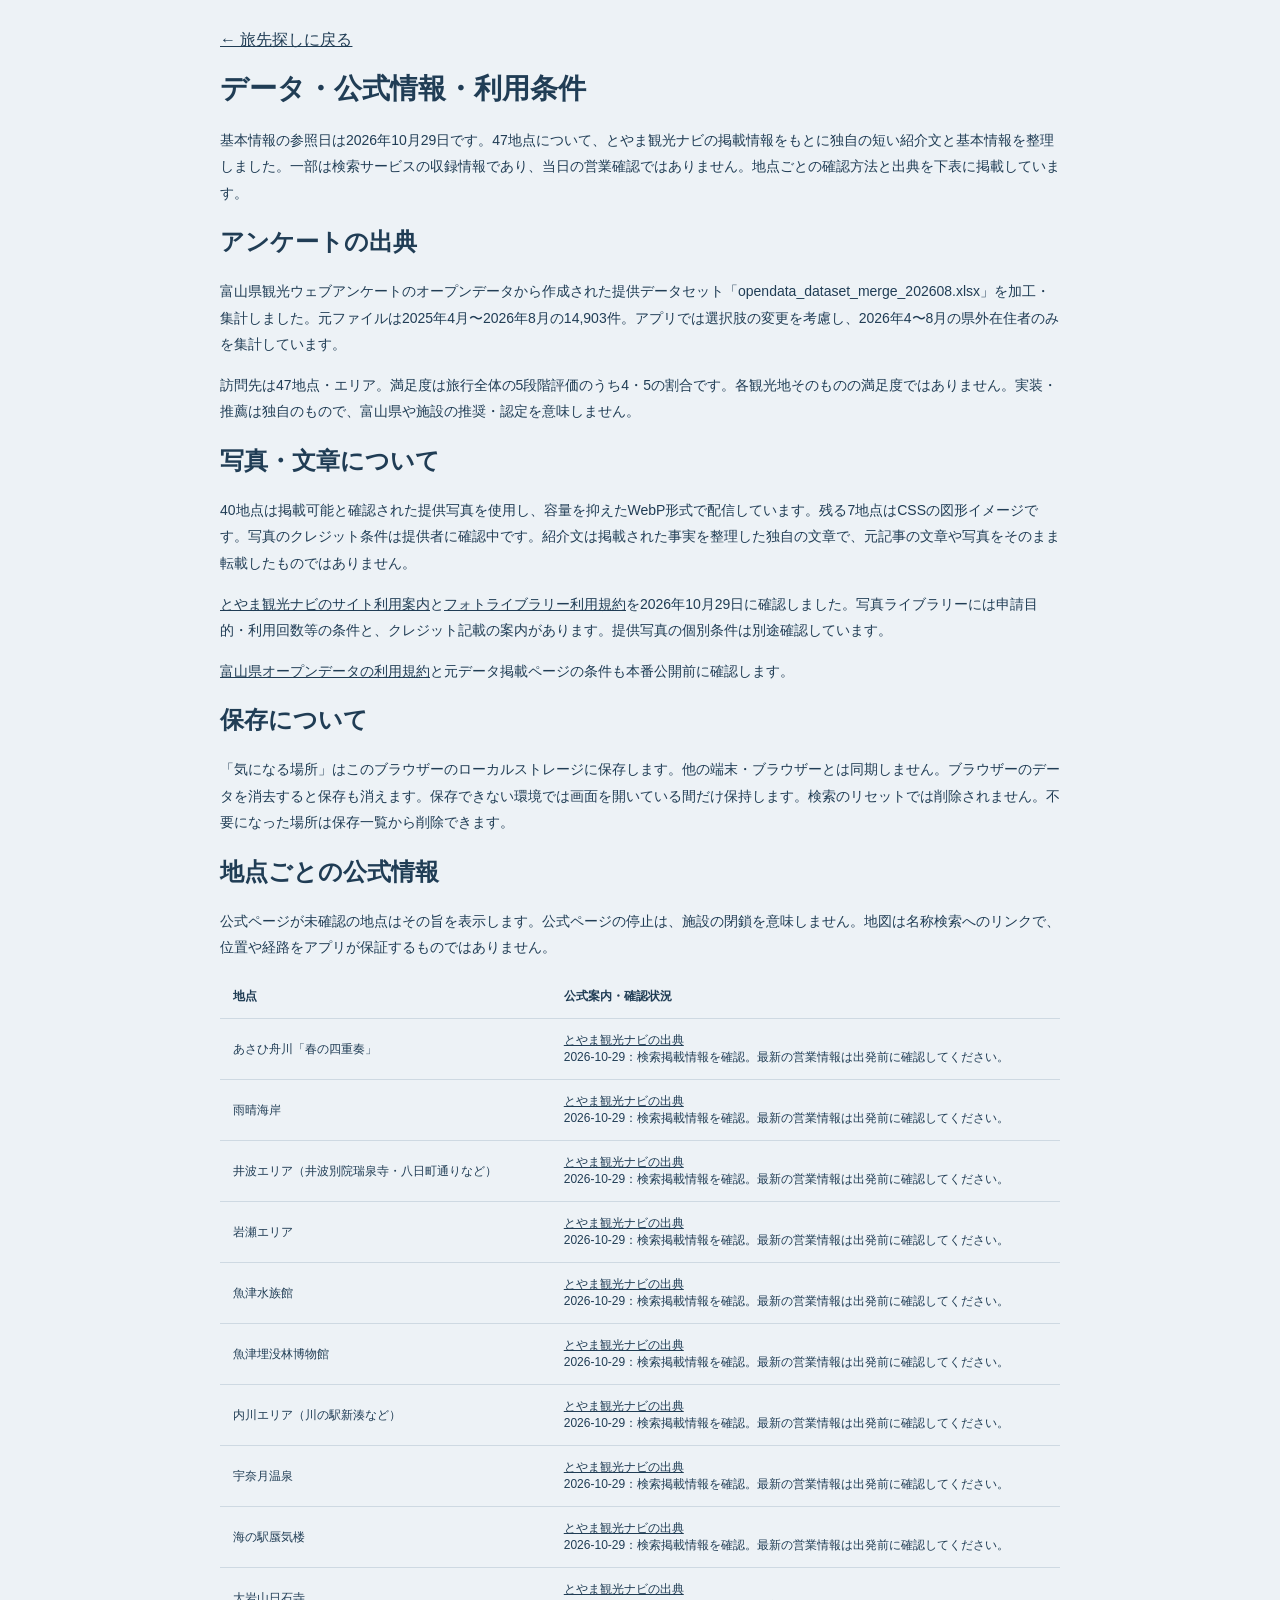
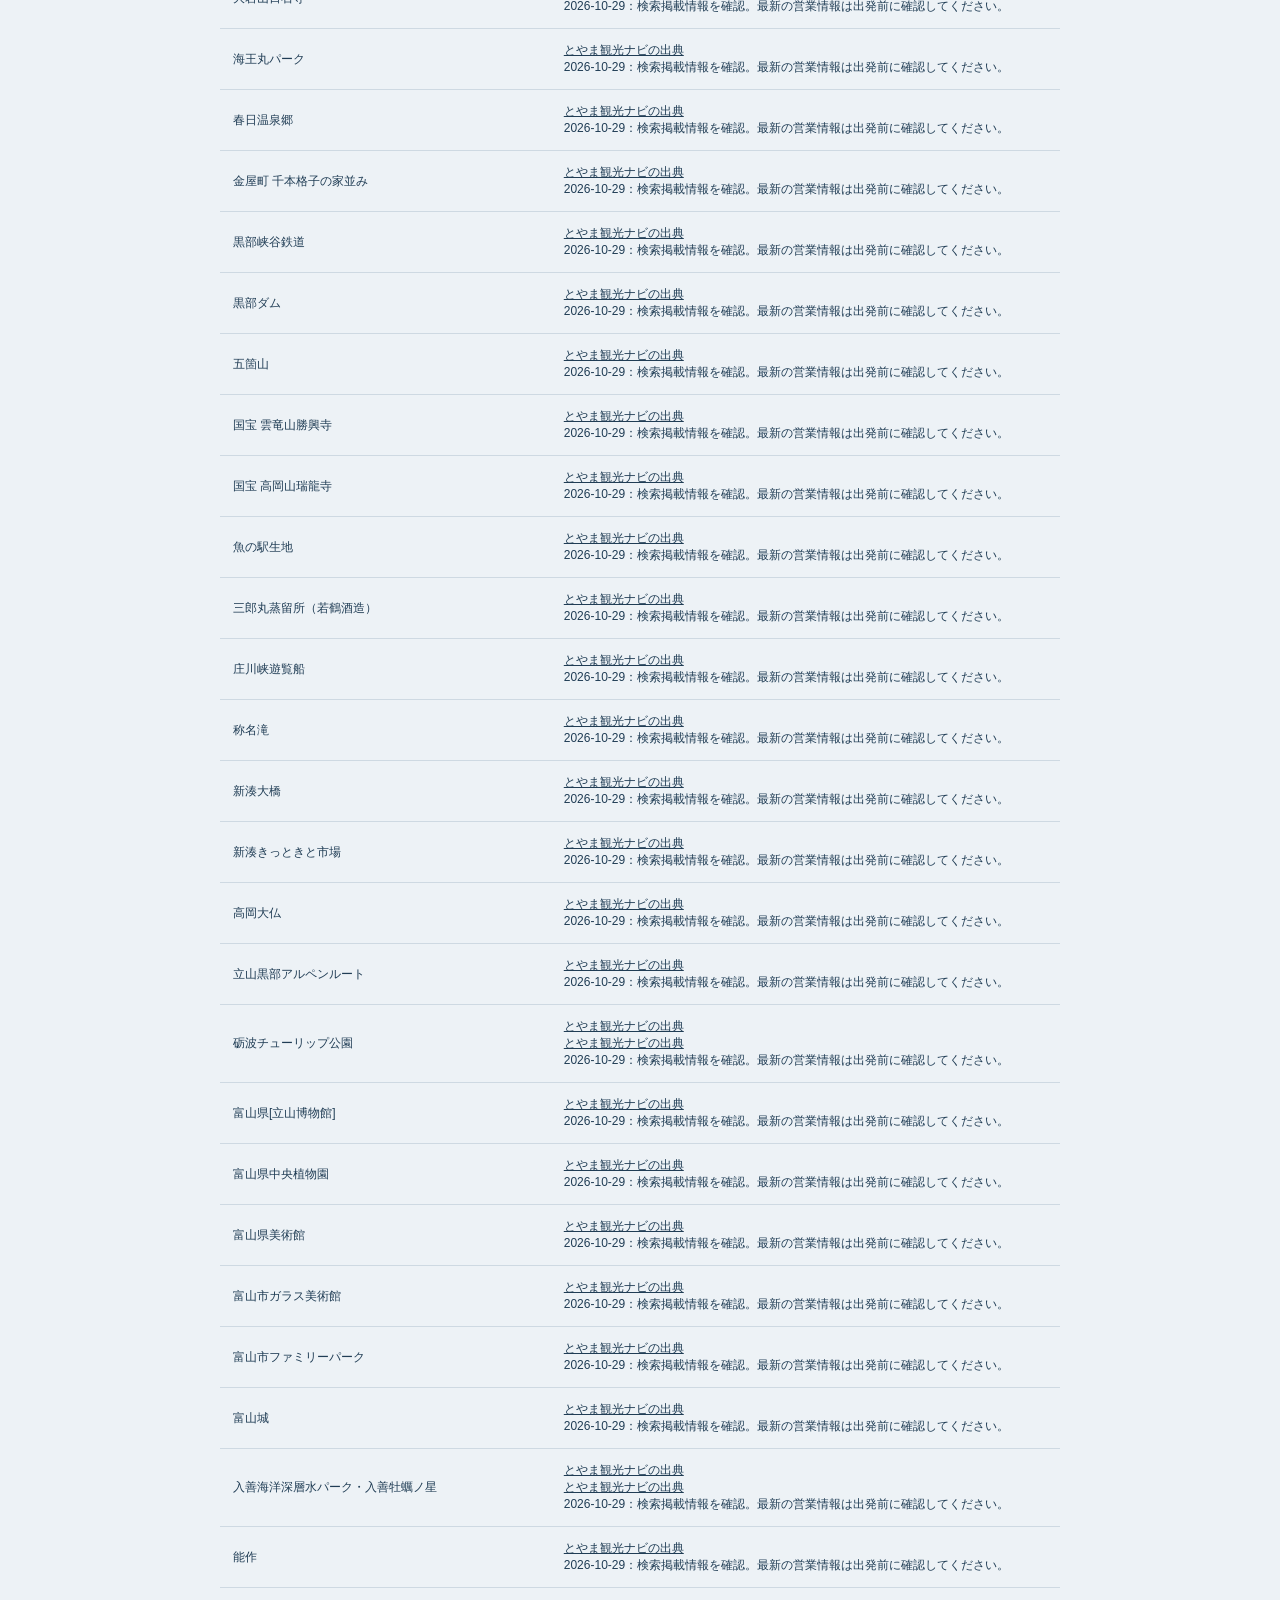
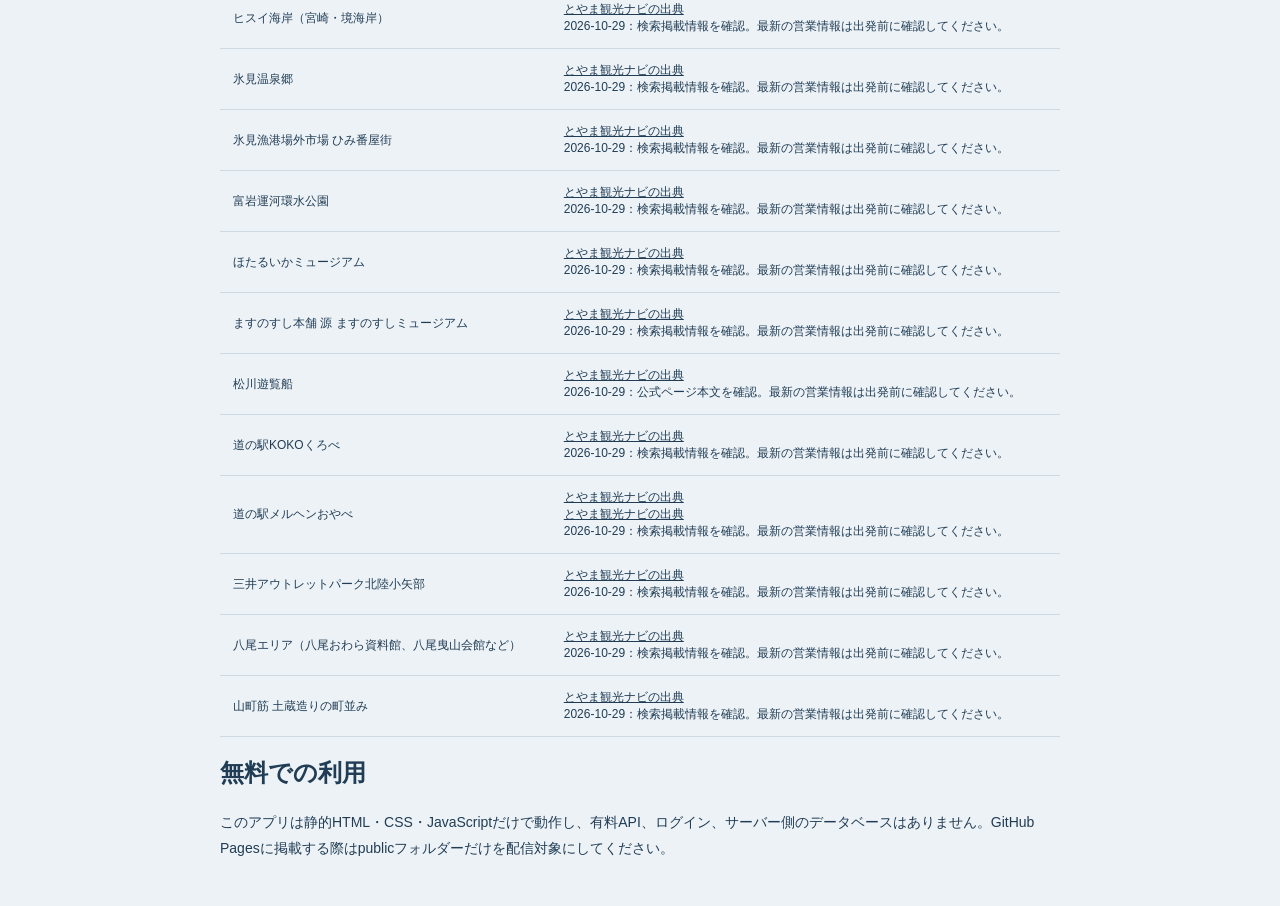
==== sources.html @ d3d8f754 "Add files via upload" ====
<!doctype html><html lang="ja"><head><meta charset="UTF-8"><meta name="viewport" content="width=device-width,initial-scale=1"><title>データ・公式情報｜とやま、わたし旅。</title><link rel="stylesheet" href="style.css"></head><body><main class="source-wrap"><a href="index.html">← 旅先探しに戻る</a><h1>データ・公式情報・利用条件</h1><p>基本情報の参照日は2026年10月29日です。47地点について、とやま観光ナビの掲載情報をもとに独自の短い紹介文と基本情報を整理しました。一部は検索サービスの収録情報であり、当日の営業確認ではありません。地点ごとの確認方法と出典を下表に掲載しています。</p><h2>アンケートの出典</h2><p>富山県観光ウェブアンケートのオープンデータから作成された提供データセット「opendata_dataset_merge_202608.xlsx」を加工・集計しました。元ファイルは2025年4月〜2026年8月の14,903件。アプリでは選択肢の変更を考慮し、2026年4〜8月の県外在住者のみを集計しています。</p><p>訪問先は47地点・エリア。満足度は旅行全体の5段階評価のうち4・5の割合です。各観光地そのものの満足度ではありません。実装・推薦は独自のもので、富山県や施設の推奨・認定を意味しません。</p><h2>写真・文章について</h2><p>40地点は掲載可能と確認された提供写真を使用し、容量を抑えたWebP形式で配信しています。残る7地点はCSSの図形イメージです。写真のクレジット条件は提供者に確認中です。紹介文は掲載された事実を整理した独自の文章で、元記事の文章や写真をそのまま転載したものではありません。</p><p><a href="https://www.info-toyama.com/business/information/site">とやま観光ナビのサイト利用案内</a>と<a href="https://www.info-toyama.com/business/images/guide">フォトライブラリー利用規約</a>を2026年10月29日に確認しました。写真ライブラリーには申請目的・利用回数等の条件と、クレジット記載の案内があります。提供写真の個別条件は別途確認しています。</p><p><a href="https://opendata.pref.toyama.jp/pages/rule/">富山県オープンデータの利用規約</a>と元データ掲載ページの条件も本番公開前に確認します。</p><h2>保存について</h2><p>「気になる場所」はこのブラウザーのローカルストレージに保存します。他の端末・ブラウザーとは同期しません。ブラウザーのデータを消去すると保存も消えます。保存できない環境では画面を開いている間だけ保持します。検索のリセットでは削除されません。不要になった場所は保存一覧から削除できます。</p><h2>地点ごとの公式情報</h2><p>公式ページが未確認の地点はその旨を表示します。公式ページの停止は、施設の閉鎖を意味しません。地図は名称検索へのリンクで、位置や経路をアプリが保証するものではありません。</p><table><thead><tr><th>地点</th><th>公式案内・確認状況</th></tr></thead><tbody id="sources"></tbody></table><h2>無料での利用</h2><p>このアプリは静的HTML・CSS・JavaScriptだけで動作し、有料API、ログイン、サーバー側のデータベースはありません。GitHub Pagesに掲載する際はpublicフォルダーだけを配信対象にしてください。</p></main><script src="data.js"></script><script src="spot-details.js"></script><script>
const tbody=document.getElementById('sources');
for(const s of TRIP_DATA.spots){
 const info=TRIP_DETAILS[s.id],tr=document.createElement('tr'),a=document.createElement('td'),b=document.createElement('td');a.textContent=s.name;
 for(const url of info.sources){const link=document.createElement('a');link.href=url;link.textContent='とやま観光ナビの出典';link.target='_blank';link.rel='noopener noreferrer';b.append(link,document.createElement('br'));}
 b.append(info.checked+'：'+info.verification+'。最新の営業情報は出発前に確認してください。');tr.append(a,b);tbody.append(tr);
}
</script></body></html>
---- style.css ----
:root{--ink:#203d55;--muted:#586c7c;--paper:#edf2f6;--line:#ced9e2;--accent:#176a97;--mint:#e0edf5;--white:#fff; font-family:'Yu Gothic','Hiragino Kaku Gothic ProN',Meiryo,sans-serif;color:var(--ink);background:var(--paper)}*{box-sizing:border-box}body{margin:0}button,select{font:inherit}button,a,select{touch-action:manipulation}button{cursor:pointer}button:focus-visible,a:focus-visible,select:focus-visible,summary:focus-visible{outline:3px solid var(--accent);outline-offset:4px}a{color:inherit}header{max-width:1240px;margin:auto;padding:28px 36px;display:flex;justify-content:space-between;align-items:center;border-bottom:1px solid var(--line)}.brand{text-decoration:none;font-weight:bold;letter-spacing:.12em;font-size:20px}.brand span{display:block;font-size:9px;letter-spacing:.17em;margin-top:7px}.prototype{font-size:11px;border:1px solid var(--line);border-radius:30px;padding:8px 14px}main{max-width:1240px;margin:auto;padding:0 36px}.hero{display:grid;grid-template-columns:1.1fr 1fr;gap:50px;padding:58px 0 65px;align-items:center}.eyebrow{font-size:11px;letter-spacing:.17em;font-weight:700}.hero h1{font-family:'Yu Mincho','Hiragino Mincho ProN',serif;font-size:clamp(34px,4.3vw,56px);font-weight:500;line-height:1.55;margin:22px 0}.hero p:not(.eyebrow){line-height:2;font-size:14px;color:var(--muted)}.hero-note{margin-top:26px;font-size:12px}.hero-note span{border-left:1px solid #a9bcb7;margin-left:15px;padding-left:15px;font-weight:bold}.landscape{position:relative;height:340px;background:#dce8f0;overflow:hidden;border-radius:160px 160px 12px 12px}.sun{width:68px;height:68px;border-radius:50%;background:#d99768;position:absolute;right:90px;top:44px}.mountains{position:absolute;clip-path:polygon(0 100%,0 73%,18% 15%,29% 48%,46% 0,62% 48%,76% 12%,100% 80%,100% 100%);width:115%;height:160px;bottom:75px;left:-25px}.back{background:#abbfcf;transform:translate(36px,-24px)}.front{background:#708fa7}.water{position:absolute;bottom:0;height:105px;width:100%;background:repeating-linear-gradient(176deg,#325d7c 0 22px,#42718e 23px 24px)}.landscape>span{position:absolute;right:42px;top:64px;z-index:1;font:14px/2 'Yu Mincho',serif;writing-mode:vertical-rl;letter-spacing:.2em}.section-heading{display:flex;align-items:end;justify-content:space-between;gap:20px;margin:0 0 25px}.section-heading h2{font-size:24px;margin:7px 0}.section-heading>p{font-size:12px;color:var(--muted)}.tabs{display:flex;gap:8px}.tabs button{border:1px solid var(--line);background:transparent;border-radius:12px 12px 0 0;padding:17px 25px;font-weight:bold}.tabs [aria-selected=true]{background:var(--ink);color:white;border-color:var(--ink)}#panel{background:white;padding:32px;border:1px solid var(--line);border-radius:0 15px 15px 15px}.form-grid{display:grid;grid-template-columns:repeat(3,1fr);gap:24px}label{display:block;font-size:13px;font-weight:bold}label small{font-size:10px;font-weight:normal;color:var(--muted);margin-left:6px}select{display:block;width:100%;margin-top:10px;padding:14px 30px 14px 12px;border:1px solid var(--line);border-radius:6px;color:var(--ink);background:var(--paper);font-size:14px}.actions{display:flex;align-items:center;justify-content:space-between;gap:16px;margin-top:28px}.actions p{font-size:12px;color:var(--muted);line-height:1.7}.primary{background:var(--ink);color:white;padding:15px 28px;border:0;border-radius:6px;font-weight:bold}.secondary{background:white;color:var(--ink);padding:12px 20px;border:1px solid var(--line);border-radius:6px}.text-button{border:0;background:none;color:var(--ink);padding:10px;text-decoration:underline;font-size:13px}.quiz-head{display:flex;justify-content:space-between;color:var(--muted);font-size:12px}.progress{height:4px;background:var(--mint);margin:15px 0 28px}.progress span{display:block;background:var(--accent);height:100%;transition:width .2s}.quiz-title{font-family:'Yu Mincho',serif;font-size:27px;font-weight:500;margin-bottom:8px}.quiz-sub{font-size:13px;color:var(--muted)}.choices{display:grid;grid-template-columns:repeat(3,1fr);gap:12px;margin-top:24px}.choice{padding:18px 12px;border:1px solid var(--line);border-radius:8px;background:var(--paper);color:var(--ink);text-align:left}.choice[aria-pressed=true]{border:2px solid var(--ink);padding:17px 11px;background:var(--mint);font-weight:bold}.choice[aria-pressed=true]:before{content:'✓ ';color:var(--accent)}#results{padding-top:62px;outline:none}.summary{color:var(--muted);font-size:13px;line-height:1.8}.notice{background:#e4edf4;padding:14px 18px;border-radius:6px;font-size:12px;line-height:1.8;color:#36566e}#cards{display:grid;grid-template-columns:repeat(2,1fr);gap:22px;margin-top:25px}.card{background:white;border:1px solid var(--line);border-radius:12px;overflow:hidden;display:grid;grid-template-columns:130px 1fr}.art{position:relative;min-height:180px;background:#dce6ee;overflow:hidden}.art:after{content:'';position:absolute;inset:35% -10% -5%;background:#7595ac;clip-path:polygon(0 100%,0 65%,25% 20%,39% 55%,65% 0,100% 80%,100% 100%)}.art:before{content:'';position:absolute;top:23%;right:25%;height:45px;width:45px;background:#dba975;border-radius:50%}.art.art{background-color:#dce6ee}.art.food{background:#f3dfc9}.art.food:after{background:#b59477;clip-path:ellipse(45% 27% at 50% 60%)}.art.town:after,.art.artwork:after{background:#6b8198;clip-path:polygon(0 100%,0 40%,20% 40%,20% 20%,45% 20%,45% 55%,65% 55%,65% 0,90% 0,90% 30%,100% 30%,100% 100%)}.art.sea:after{background:#6d9ab5;clip-path:polygon(0 50%,100% 30%,100% 100%,0 100%)}.art.flower:after{background:#8aab9d;clip-path:ellipse(70% 50% at 50% 80%)}.rank{position:absolute;z-index:1;left:16px;top:16px;font-size:11px;letter-spacing:.12em}.card-content{padding:25px}.area{font-size:11px;color:var(--muted);letter-spacing:.1em}.card h3{font-family:'Yu Mincho',serif;font-size:23px;line-height:1.5;margin:10px 0}.card p{font-size:13px;line-height:1.9}.card .reason{background:var(--paper);padding:12px;border-radius:6px;font-size:12px}.card .related{font-size:11px;color:var(--muted)}.card .card-button{border:0;background:none;color:var(--ink);padding:8px 0;font-weight:bold;text-decoration:underline}.fine{font-size:11px;color:var(--muted);line-height:1.9;margin-top:22px}.method{margin:42px 0}details{border-block:1px solid var(--line);padding:20px 0;font-size:13px;line-height:1.9}summary{cursor:pointer;font-weight:bold}details p,details li{color:var(--muted)}footer{padding:30px 0 40px;border-top:1px solid var(--line);display:flex;justify-content:space-between;align-items:center;gap:24px;font-size:11px;color:var(--muted)}footer>span{font-weight:bold;white-space:nowrap}footer p{line-height:1.8}dialog{border:1px solid var(--line);border-radius:14px;max-width:690px;width:calc(100% - 30px);max-height:85vh;padding:30px;color:var(--ink);background:var(--paper)}dialog::backdrop{background:#203d5588}.close{display:block;margin-left:auto;border:0;background:none;color:var(--ink);padding:10px}.dialog-title{font-family:'Yu Mincho',serif;font-size:28px}dialog p,dialog li{font-size:14px;line-height:1.9}.links{display:flex;gap:16px;flex-wrap:wrap;margin:20px 0}.links a{border-bottom:1px solid;padding:4px}.source-wrap{max-width:900px;padding:30px;margin:auto}.source-wrap h1{font-size:28px}.source-wrap p,.source-wrap li{font-size:14px;line-height:1.9}.source-wrap table{border-collapse:collapse;width:100%;font-size:12px}.source-wrap td,.source-wrap th{text-align:left;border-bottom:1px solid var(--line);padding:13px;overflow-wrap:anywhere}.source-wrap a{overflow-wrap:anywhere}
@media(max-width:800px){header{padding:22px}main{padding:0 22px}.hero{gap:20px;padding:35px 0}.landscape{height:270px}.form-grid{grid-template-columns:repeat(2,1fr)}.card,.card:first-child{grid-template-columns:100px 1fr}.card:first-child{grid-column:auto}#cards{grid-template-columns:1fr}.section-heading{align-items:start}.section-heading>p{display:none}.card-content{padding:20px}.choices{grid-template-columns:repeat(2,1fr)}footer{flex-wrap:wrap}}
@media(max-width:520px){.hero{display:block}.landscape{height:160px;margin-top:25px;border-radius:80px 80px 8px 8px}.mountains{height:100px;bottom:35px}.water{height:55px}.sun{width:40px;height:40px;top:20px;right:100px}.hero h1{font-size:36px;margin:15px 0}.hero p:not(.eyebrow){font-size:12px}.prototype{font-size:9px;padding:5px 8px}.brand{font-size:15px}.brand span{font-size:7px}.section-heading h2{font-size:20px}.tabs button{padding:14px 12px;font-size:12px;flex:1}#panel{padding:20px}.form-grid{gap:20px;grid-template-columns:1fr}.actions{align-items:stretch;flex-wrap:wrap}.actions .primary{flex:1}.choices{grid-template-columns:1fr 1fr}.choice{font-size:12px;min-height:60px}.quiz-title{font-size:24px}.card,.card:first-child{grid-template-columns:1fr}.art{min-height:110px}.art:after{inset:20% 0 -15%}.card h3{font-size:23px}.rank{top:12px}.card-content{padding:20px}.source-wrap{padding:20px}.source-wrap td,.source-wrap th{padding:8px}.hero-note{font-size:11px}}
@media(prefers-reduced-motion:reduce){*{transition:none!important;scroll-behavior:auto!important}}

.primary:hover{background:#305a78}.card-button:hover,.text-button:hover{color:#176a97}

/* Keep the vertical caption inside the rounded silhouette at every breakpoint. */
@media(max-width:800px) and (min-width:521px){.landscape>span{right:32px;top:76px;font-size:12px;line-height:1.8;letter-spacing:.12em}}
@media(max-width:520px){.landscape>span{right:28px;top:36px;font-size:11px;line-height:1.8;letter-spacing:.08em}}

.experience-field{grid-column:1/-1;border:1px solid #c5d2dc;border-radius:12px;padding:16px;min-width:0}.experience-field legend{font-weight:700}.experience-field p{font-size:13px}.experience-options{display:flex;flex-wrap:wrap;gap:12px 24px}.experience-options label{display:flex;align-items:center;gap:6px}.experience-options input{width:18px;height:18px;accent-color:#203d55}

/* Photographs keep their full composition; all result cards use the same layout. */
.card,.card:first-child{grid-template-columns:1fr;align-content:start}.card .art{min-height:220px}.spot-photo{margin:0;background:#e2eaf0}.spot-photo img{display:block;width:100%;height:auto;aspect-ratio:3/2;object-fit:contain}.spot-photo figcaption{padding:6px 12px;font-size:11px;color:var(--muted)}.detail-photo{margin:18px 0}.detail-photo img{aspect-ratio:auto}.card-content{min-width:0}

/* Shortlist and concise visitor information. */
.saved-shortcut{font-size:12px;margin-left:auto;margin-right:20px;text-underline-offset:4px}
.experience-options{gap:10px}.experience-options label{padding:10px 12px;background:var(--paper);border:1px solid var(--line);border-radius:6px;min-height:44px;font-weight:500}
.experience-options label:has(input:checked){background:var(--mint);border-color:var(--accent)}input:focus-visible{outline:3px solid var(--accent);outline-offset:3px}
.experience-chips{list-style:none;display:flex;flex-wrap:wrap;gap:6px;padding:0;margin:16px 0}.experience-chips li{font-size:11px;background:var(--mint);padding:5px 9px;border-radius:4px}
.card .planning-note{font-size:11px;color:var(--muted);border-left:2px solid #a3bacb;padding-left:10px;line-height:1.8}
.card-actions{display:flex;justify-content:space-between;align-items:center;flex-wrap:wrap;gap:12px;margin-top:18px}
.save-button{background:white;border:1px solid var(--line);color:var(--ink);border-radius:6px;min-height:44px;padding:10px 14px;font-size:12px}.save-button[aria-pressed=true]{background:var(--mint);border-color:var(--accent)}
.basic-info{margin:20px 0}.basic-info>div{display:grid;grid-template-columns:100px 1fr;gap:16px;padding:14px 0;border-bottom:1px solid var(--line);font-size:13px;line-height:1.8}.basic-info dt{font-weight:bold}.basic-info dd{margin:0;overflow-wrap:anywhere}
#saved{margin-top:48px;padding:28px;border:1px solid var(--line);background:#fff;border-radius:12px;scroll-margin-top:20px}#saved>p{font-size:13px;line-height:1.8}#saved-count{font-variant-numeric:tabular-nums}
#saved-list{list-style:none;padding:0;margin:24px 0}#saved-list li{display:flex;align-items:center;gap:14px;border-bottom:1px solid var(--line);padding:12px 0}#saved-list label{display:flex;align-items:center;gap:8px;flex-shrink:0;min-height:44px}#saved-list input{width:18px;height:18px;accent-color:var(--accent)}#saved-list [data-detail]{text-align:left;flex:1}#saved-list .empty-saved{font-size:13px;color:var(--muted);line-height:1.9;padding:18px;background:var(--paper);border:0;border-radius:6px}
.saved-actions{display:flex;align-items:center;gap:24px;flex-wrap:wrap}.saved-actions p{margin:0;flex:1;min-width:180px}button:disabled{cursor:default;opacity:.5}#saved-status{min-height:1.8em;color:var(--accent);margin-bottom:0}
#compare-dialog{max-width:1080px}.comparison-scroll{overflow:auto}.comparison-table{border-collapse:collapse;width:100%;min-width:640px;table-layout:fixed;font-size:13px;line-height:1.8}.comparison-table caption{text-align:left;padding:12px 0;font-weight:bold}.comparison-table th,.comparison-table td{border:1px solid var(--line);padding:16px;vertical-align:top;overflow-wrap:anywhere}.comparison-table th{background:#dfe9f0;text-align:left}.comparison-table th:first-child{width:110px}.comparison-table td{background:white}.comparison-table a{display:block;font-size:12px;margin-top:8px}
@media(max-width:520px){header{flex-wrap:wrap;gap:14px}.saved-shortcut{margin:0 0 0 auto}.prototype{display:none}.experience-options{display:grid;grid-template-columns:1fr;width:100%}.experience-options label{font-size:13px}#saved{padding:20px}.basic-info>div{grid-template-columns:1fr;gap:4px}.card-actions{gap:10px}#saved-list li{gap:6px}.saved-actions .primary{width:100%}.section-heading{flex-wrap:wrap}.section-heading a{font-size:12px}dialog{padding:20px}.comparison-table th,.comparison-table td{padding:12px}.card .art{min-height:180px}}
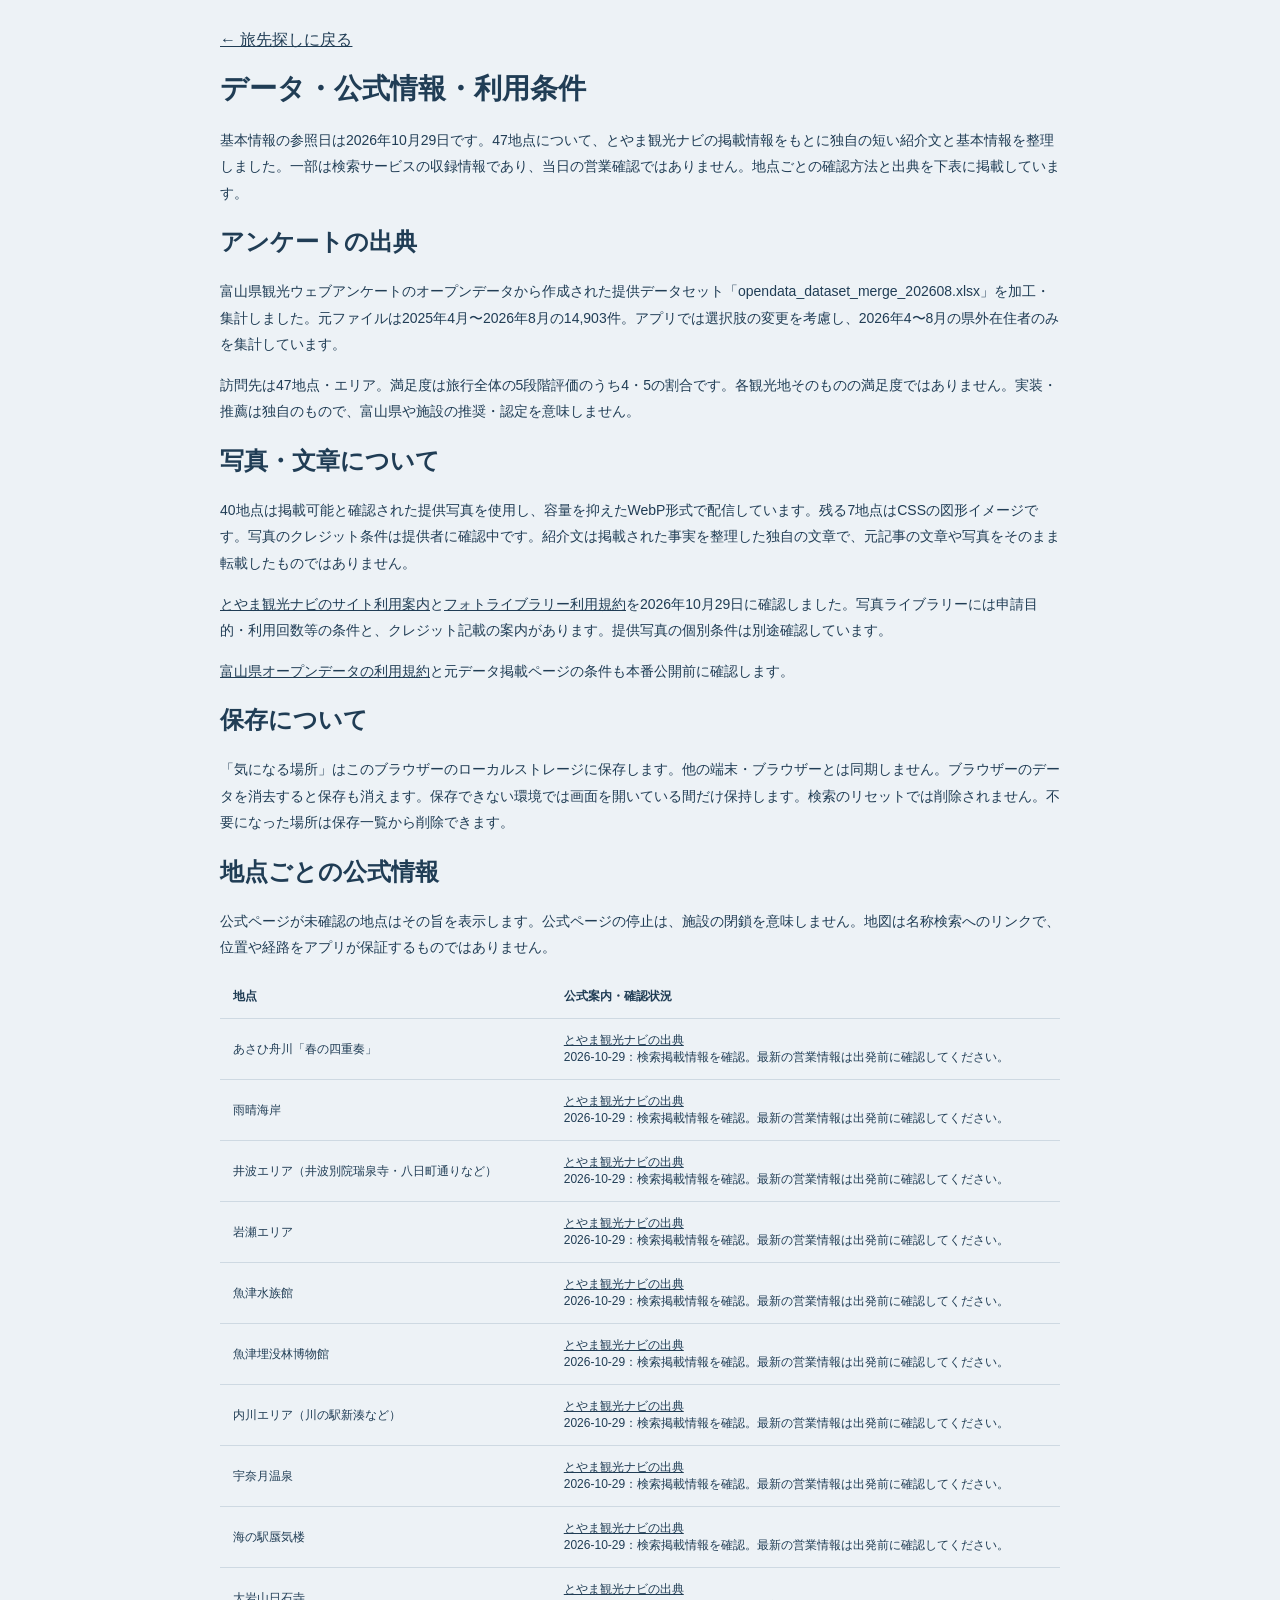
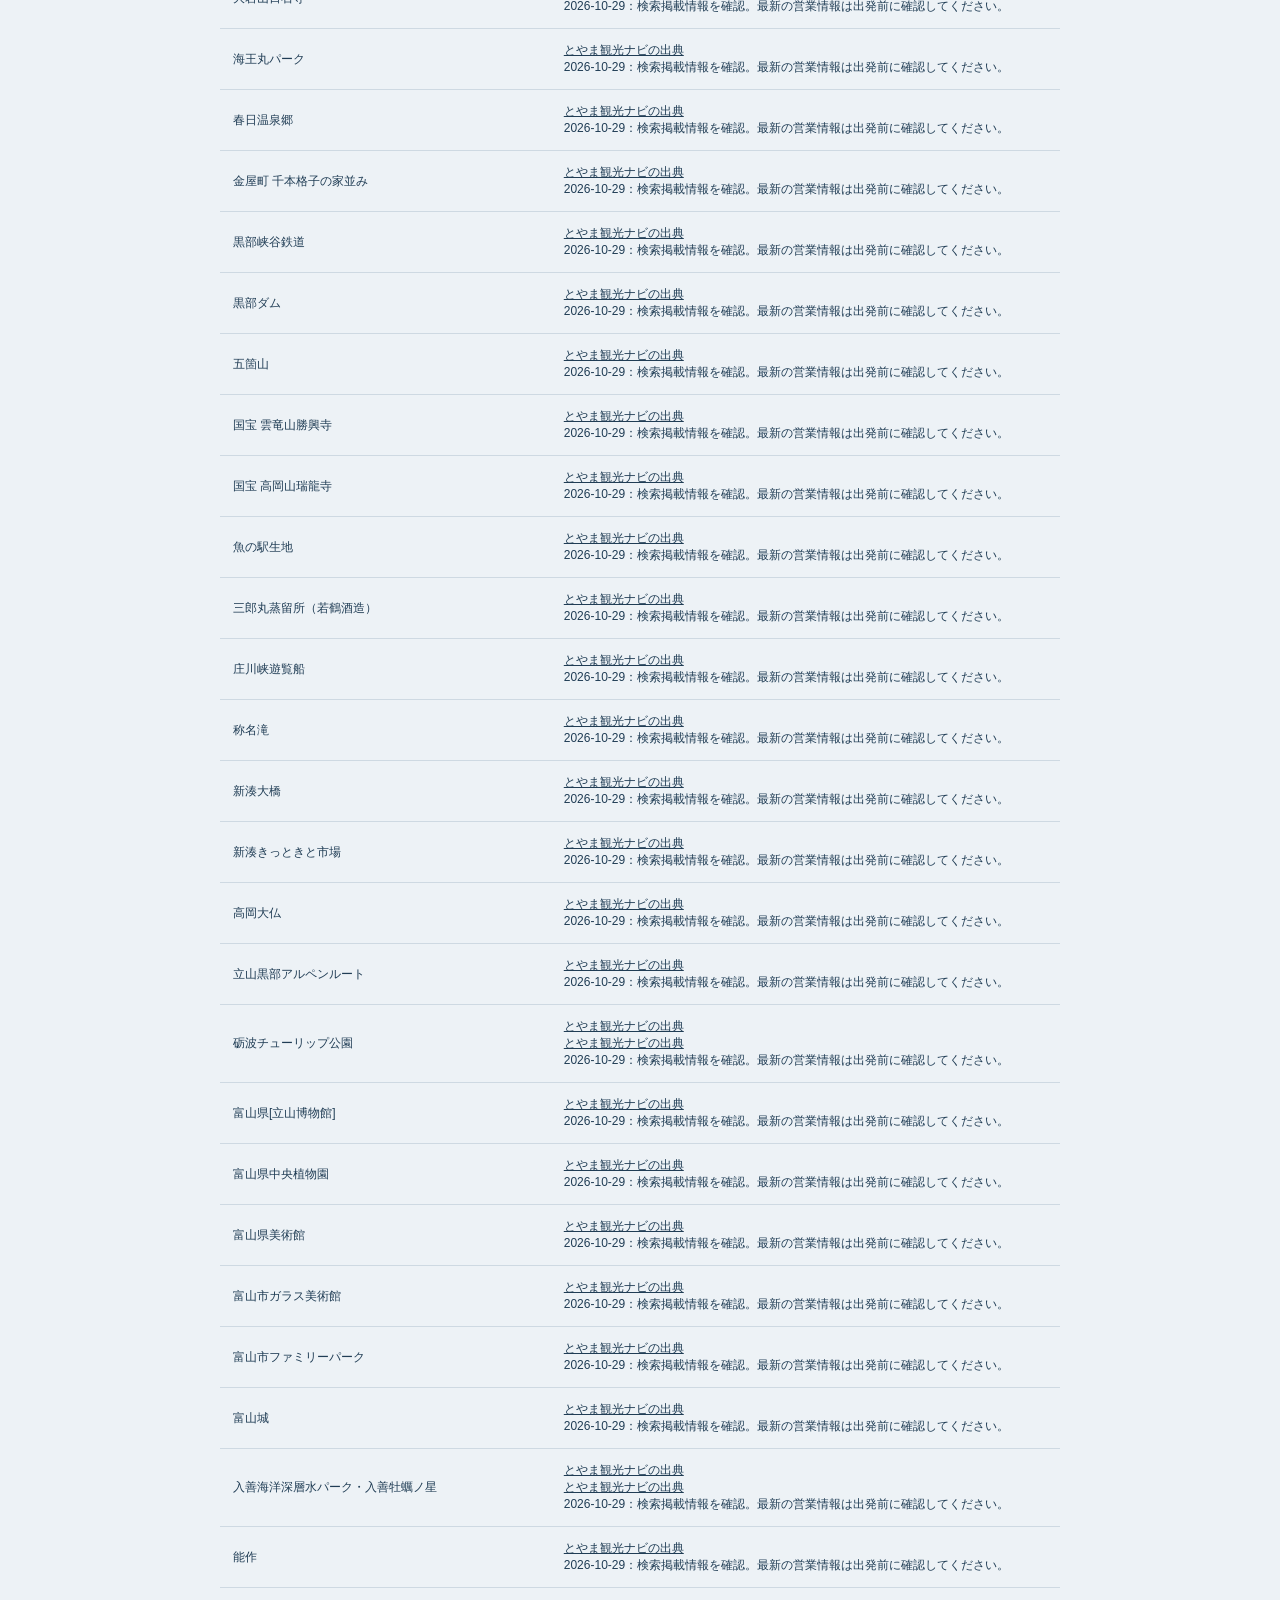
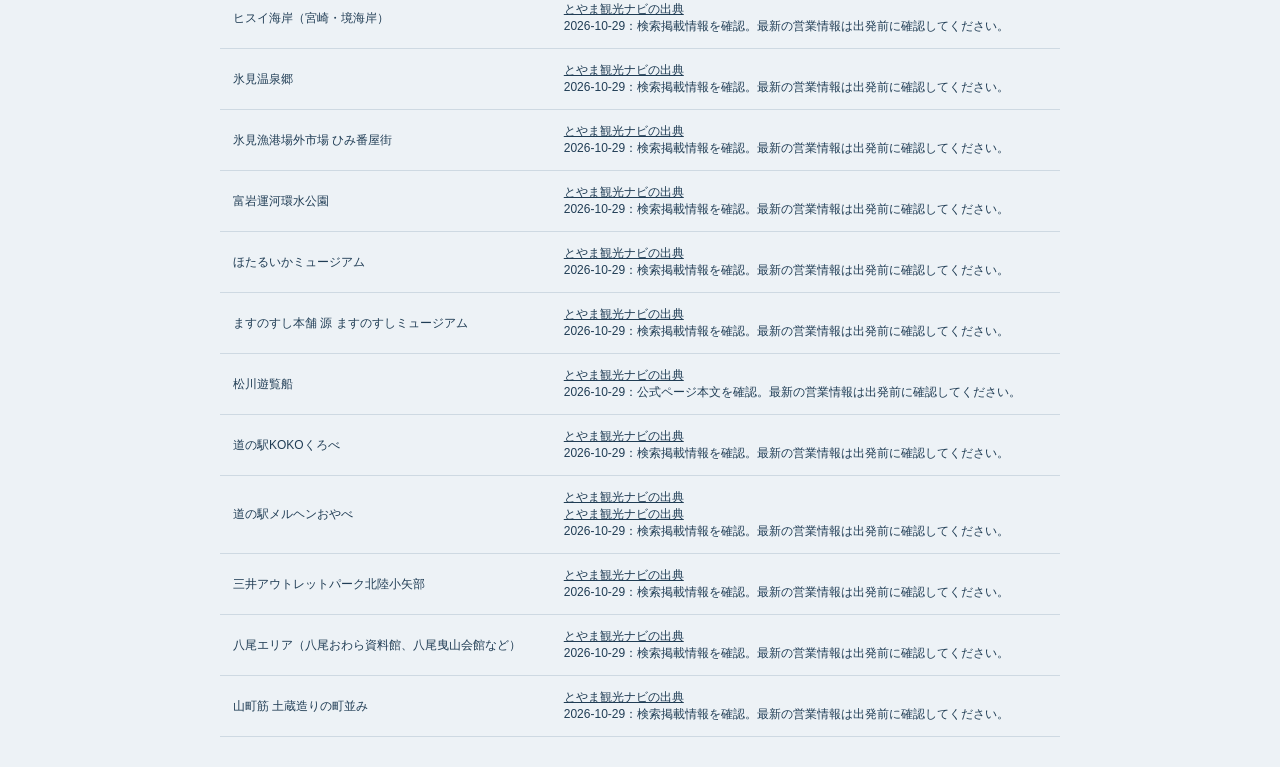
==== commit 12092af1: "Update requested public app wording in sources.html" ====
--- a/sources.html
+++ b/sources.html
@@ -1,4 +1,4 @@
-<!doctype html><html lang="ja"><head><meta charset="UTF-8"><meta name="viewport" content="width=device-width,initial-scale=1"><title>データ・公式情報｜とやま、わたし旅。</title><link rel="stylesheet" href="style.css"></head><body><main class="source-wrap"><a href="index.html">← 旅先探しに戻る</a><h1>データ・公式情報・利用条件</h1><p>基本情報の参照日は2026年10月29日です。47地点について、とやま観光ナビの掲載情報をもとに独自の短い紹介文と基本情報を整理しました。一部は検索サービスの収録情報であり、当日の営業確認ではありません。地点ごとの確認方法と出典を下表に掲載しています。</p><h2>アンケートの出典</h2><p>富山県観光ウェブアンケートのオープンデータから作成された提供データセット「opendata_dataset_merge_202608.xlsx」を加工・集計しました。元ファイルは2025年4月〜2026年8月の14,903件。アプリでは選択肢の変更を考慮し、2026年4〜8月の県外在住者のみを集計しています。</p><p>訪問先は47地点・エリア。満足度は旅行全体の5段階評価のうち4・5の割合です。各観光地そのものの満足度ではありません。実装・推薦は独自のもので、富山県や施設の推奨・認定を意味しません。</p><h2>写真・文章について</h2><p>40地点は掲載可能と確認された提供写真を使用し、容量を抑えたWebP形式で配信しています。残る7地点はCSSの図形イメージです。写真のクレジット条件は提供者に確認中です。紹介文は掲載された事実を整理した独自の文章で、元記事の文章や写真をそのまま転載したものではありません。</p><p><a href="https://www.info-toyama.com/business/information/site">とやま観光ナビのサイト利用案内</a>と<a href="https://www.info-toyama.com/business/images/guide">フォトライブラリー利用規約</a>を2026年10月29日に確認しました。写真ライブラリーには申請目的・利用回数等の条件と、クレジット記載の案内があります。提供写真の個別条件は別途確認しています。</p><p><a href="https://opendata.pref.toyama.jp/pages/rule/">富山県オープンデータの利用規約</a>と元データ掲載ページの条件も本番公開前に確認します。</p><h2>保存について</h2><p>「気になる場所」はこのブラウザーのローカルストレージに保存します。他の端末・ブラウザーとは同期しません。ブラウザーのデータを消去すると保存も消えます。保存できない環境では画面を開いている間だけ保持します。検索のリセットでは削除されません。不要になった場所は保存一覧から削除できます。</p><h2>地点ごとの公式情報</h2><p>公式ページが未確認の地点はその旨を表示します。公式ページの停止は、施設の閉鎖を意味しません。地図は名称検索へのリンクで、位置や経路をアプリが保証するものではありません。</p><table><thead><tr><th>地点</th><th>公式案内・確認状況</th></tr></thead><tbody id="sources"></tbody></table><h2>無料での利用</h2><p>このアプリは静的HTML・CSS・JavaScriptだけで動作し、有料API、ログイン、サーバー側のデータベースはありません。GitHub Pagesに掲載する際はpublicフォルダーだけを配信対象にしてください。</p></main><script src="data.js"></script><script src="spot-details.js"></script><script>
+<!doctype html><html lang="ja"><head><meta charset="UTF-8"><meta name="viewport" content="width=device-width,initial-scale=1"><title>データ・公式情報｜とやま、わたし旅。</title><link rel="stylesheet" href="style.css"></head><body><main class="source-wrap"><a href="index.html">← 旅先探しに戻る</a><h1>データ・公式情報・利用条件</h1><p>基本情報の参照日は2026年10月29日です。47地点について、とやま観光ナビの掲載情報をもとに独自の短い紹介文と基本情報を整理しました。一部は検索サービスの収録情報であり、当日の営業確認ではありません。地点ごとの確認方法と出典を下表に掲載しています。</p><h2>アンケートの出典</h2><p>富山県観光ウェブアンケートのオープンデータから作成された提供データセット「opendata_dataset_merge_202608.xlsx」を加工・集計しました。元ファイルは2025年4月〜2026年8月の14,903件。アプリでは選択肢の変更を考慮し、2026年4〜8月の県外在住者のみを集計しています。</p><p>訪問先は47地点・エリア。満足度は旅行全体の5段階評価のうち4・5の割合です。各観光地そのものの満足度ではありません。実装・推薦は独自のもので、富山県や施設の推奨・認定を意味しません。</p><h2>写真・文章について</h2><p>40地点は掲載可能と確認された提供写真を使用し、容量を抑えたWebP形式で配信しています。残る7地点はCSSの図形イメージです。写真のクレジット条件は提供者に確認中です。紹介文は掲載された事実を整理した独自の文章で、元記事の文章や写真をそのまま転載したものではありません。</p><p><a href="https://www.info-toyama.com/business/information/site">とやま観光ナビのサイト利用案内</a>と<a href="https://www.info-toyama.com/business/images/guide">フォトライブラリー利用規約</a>を2026年10月29日に確認しました。写真ライブラリーには申請目的・利用回数等の条件と、クレジット記載の案内があります。提供写真の個別条件は別途確認しています。</p><p><a href="https://opendata.pref.toyama.jp/pages/rule/">富山県オープンデータの利用規約</a>と元データ掲載ページの条件も本番公開前に確認します。</p><h2>保存について</h2><p>「気になる場所」はこのブラウザーのローカルストレージに保存します。他の端末・ブラウザーとは同期しません。ブラウザーのデータを消去すると保存も消えます。保存できない環境では画面を開いている間だけ保持します。検索のリセットでは削除されません。不要になった場所は保存一覧から削除できます。</p><h2>地点ごとの公式情報</h2><p>公式ページが未確認の地点はその旨を表示します。公式ページの停止は、施設の閉鎖を意味しません。地図は名称検索へのリンクで、位置や経路をアプリが保証するものではありません。</p><table><thead><tr><th>地点</th><th>公式案内・確認状況</th></tr></thead><tbody id="sources"></tbody></table></main><script src="data.js"></script><script src="spot-details.js"></script><script>
 const tbody=document.getElementById('sources');
 for(const s of TRIP_DATA.spots){
  const info=TRIP_DETAILS[s.id],tr=document.createElement('tr'),a=document.createElement('td'),b=document.createElement('td');a.textContent=s.name;
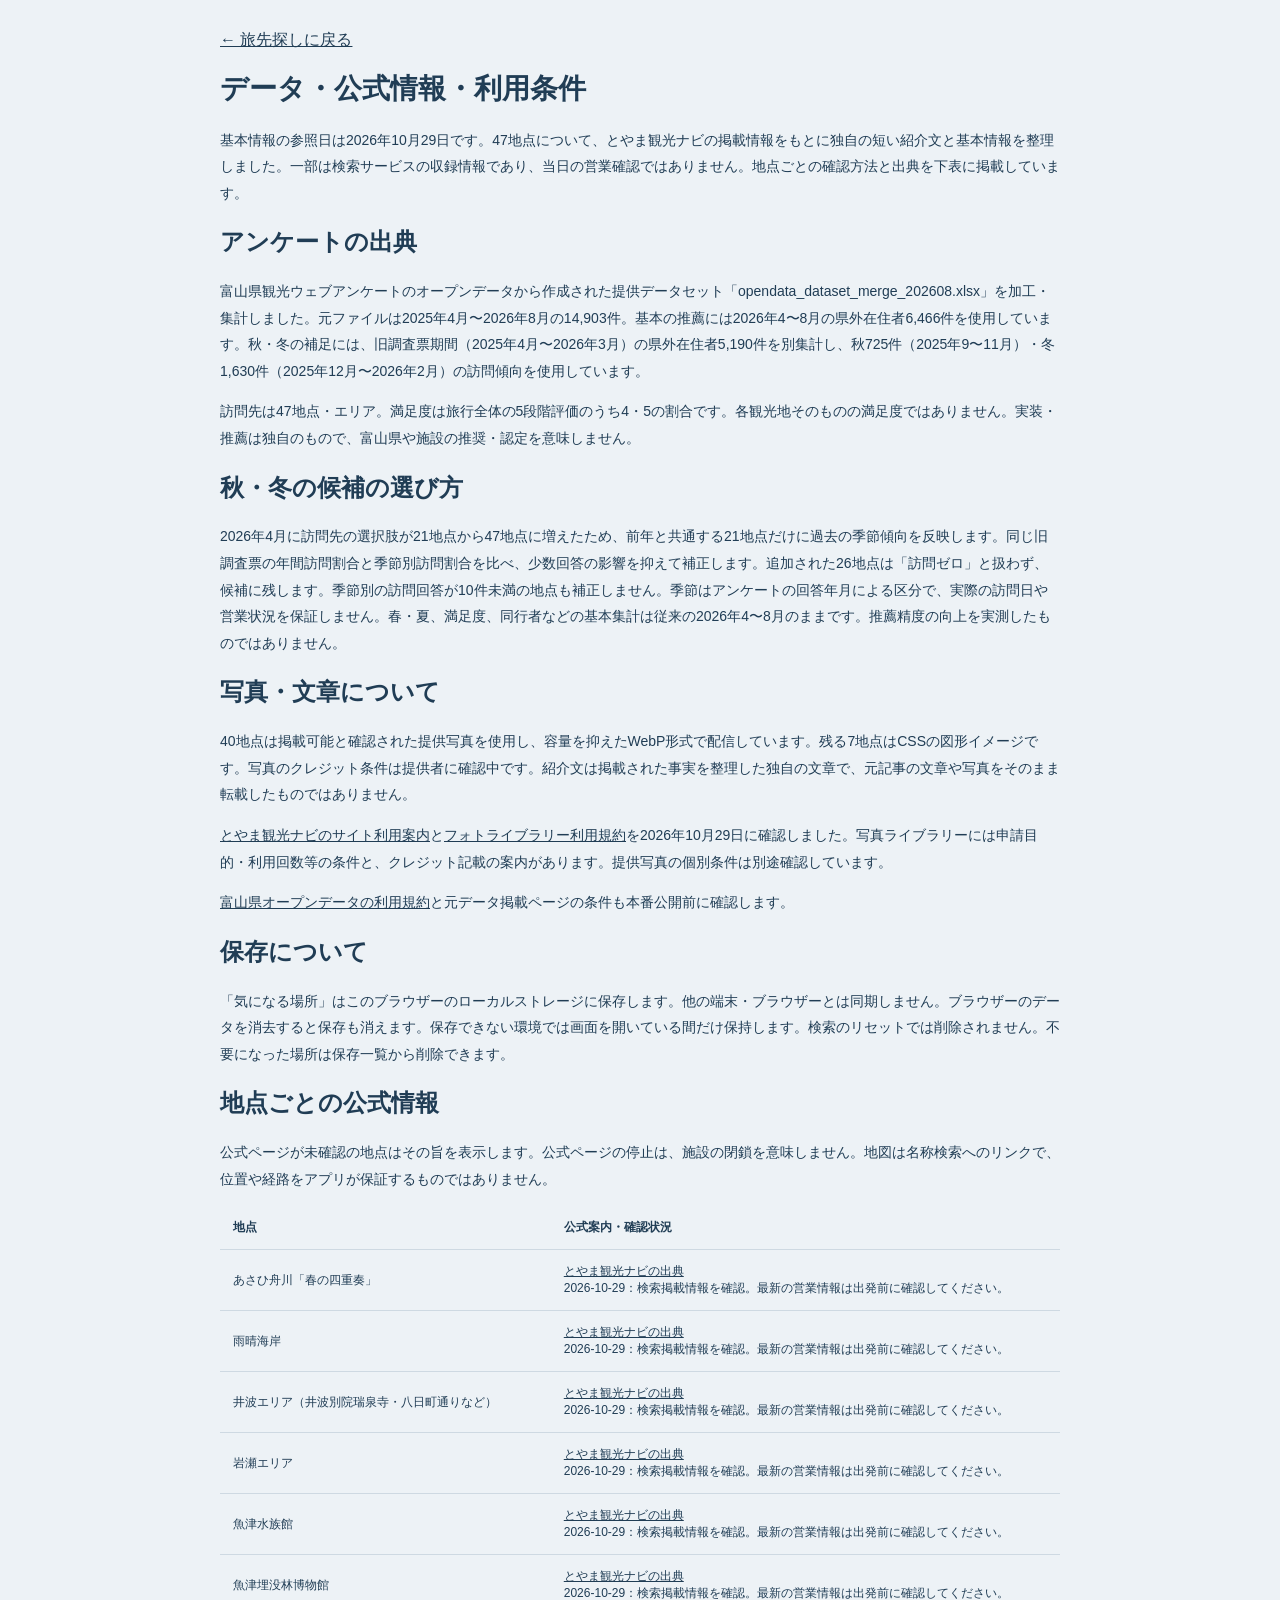
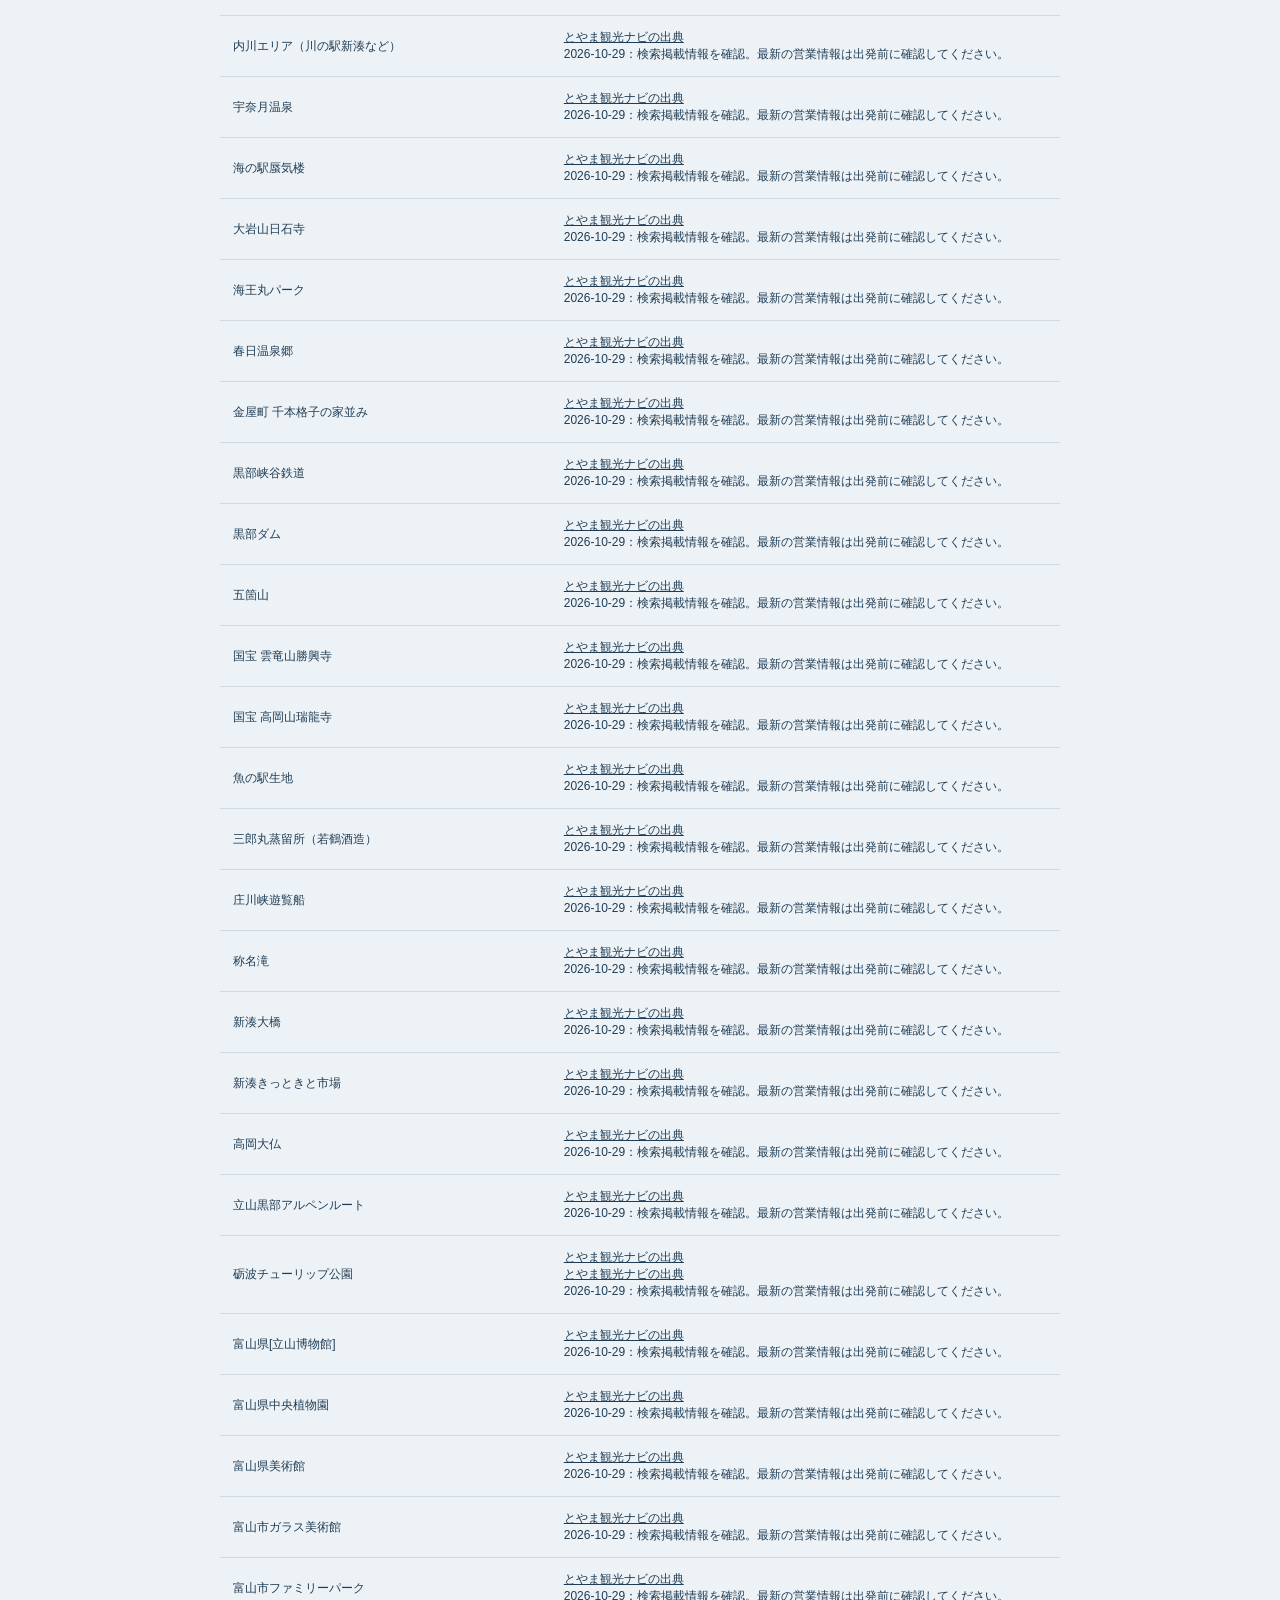
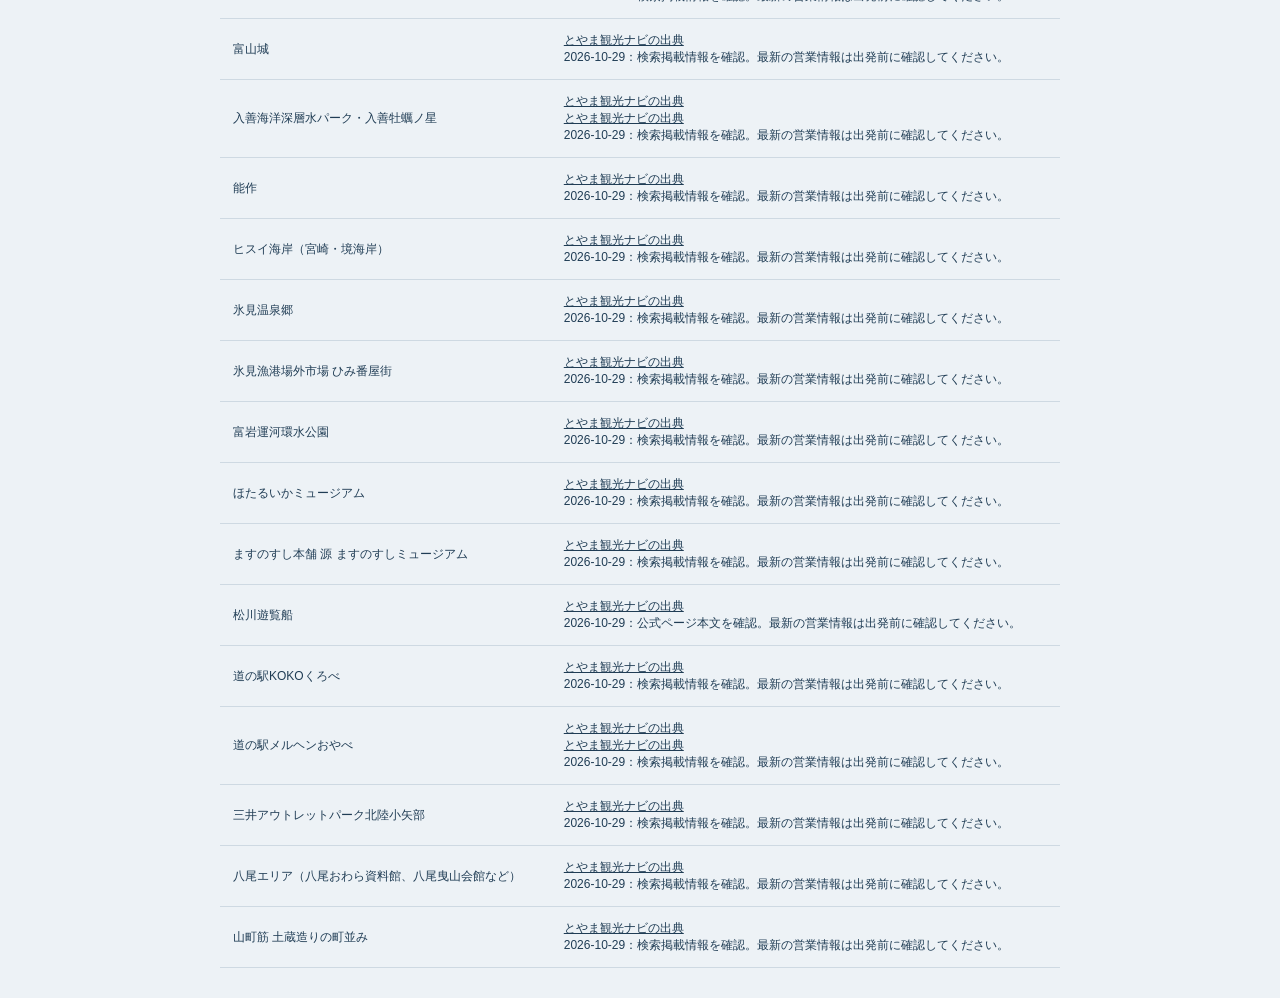
==== commit f963a856: "Use comparable historical autumn and winter survey aggregates for seasonal recommendations" ====
--- a/sources.html
+++ b/sources.html
@@ -1,4 +1,4 @@
-<!doctype html><html lang="ja"><head><meta charset="UTF-8"><meta name="viewport" content="width=device-width,initial-scale=1"><title>データ・公式情報｜とやま、わたし旅。</title><link rel="stylesheet" href="style.css"></head><body><main class="source-wrap"><a href="index.html">← 旅先探しに戻る</a><h1>データ・公式情報・利用条件</h1><p>基本情報の参照日は2026年10月29日です。47地点について、とやま観光ナビの掲載情報をもとに独自の短い紹介文と基本情報を整理しました。一部は検索サービスの収録情報であり、当日の営業確認ではありません。地点ごとの確認方法と出典を下表に掲載しています。</p><h2>アンケートの出典</h2><p>富山県観光ウェブアンケートのオープンデータから作成された提供データセット「opendata_dataset_merge_202608.xlsx」を加工・集計しました。元ファイルは2025年4月〜2026年8月の14,903件。アプリでは選択肢の変更を考慮し、2026年4〜8月の県外在住者のみを集計しています。</p><p>訪問先は47地点・エリア。満足度は旅行全体の5段階評価のうち4・5の割合です。各観光地そのものの満足度ではありません。実装・推薦は独自のもので、富山県や施設の推奨・認定を意味しません。</p><h2>写真・文章について</h2><p>40地点は掲載可能と確認された提供写真を使用し、容量を抑えたWebP形式で配信しています。残る7地点はCSSの図形イメージです。写真のクレジット条件は提供者に確認中です。紹介文は掲載された事実を整理した独自の文章で、元記事の文章や写真をそのまま転載したものではありません。</p><p><a href="https://www.info-toyama.com/business/information/site">とやま観光ナビのサイト利用案内</a>と<a href="https://www.info-toyama.com/business/images/guide">フォトライブラリー利用規約</a>を2026年10月29日に確認しました。写真ライブラリーには申請目的・利用回数等の条件と、クレジット記載の案内があります。提供写真の個別条件は別途確認しています。</p><p><a href="https://opendata.pref.toyama.jp/pages/rule/">富山県オープンデータの利用規約</a>と元データ掲載ページの条件も本番公開前に確認します。</p><h2>保存について</h2><p>「気になる場所」はこのブラウザーのローカルストレージに保存します。他の端末・ブラウザーとは同期しません。ブラウザーのデータを消去すると保存も消えます。保存できない環境では画面を開いている間だけ保持します。検索のリセットでは削除されません。不要になった場所は保存一覧から削除できます。</p><h2>地点ごとの公式情報</h2><p>公式ページが未確認の地点はその旨を表示します。公式ページの停止は、施設の閉鎖を意味しません。地図は名称検索へのリンクで、位置や経路をアプリが保証するものではありません。</p><table><thead><tr><th>地点</th><th>公式案内・確認状況</th></tr></thead><tbody id="sources"></tbody></table></main><script src="data.js"></script><script src="spot-details.js"></script><script>
+<!doctype html><html lang="ja"><head><meta charset="UTF-8"><meta name="viewport" content="width=device-width,initial-scale=1"><title>データ・公式情報｜とやま、わたし旅。</title><link rel="stylesheet" href="style.css"></head><body><main class="source-wrap"><a href="index.html">← 旅先探しに戻る</a><h1>データ・公式情報・利用条件</h1><p>基本情報の参照日は2026年10月29日です。47地点について、とやま観光ナビの掲載情報をもとに独自の短い紹介文と基本情報を整理しました。一部は検索サービスの収録情報であり、当日の営業確認ではありません。地点ごとの確認方法と出典を下表に掲載しています。</p><h2>アンケートの出典</h2><p>富山県観光ウェブアンケートのオープンデータから作成された提供データセット「opendata_dataset_merge_202608.xlsx」を加工・集計しました。元ファイルは2025年4月〜2026年8月の14,903件。基本の推薦には2026年4〜8月の県外在住者6,466件を使用しています。秋・冬の補足には、旧調査票期間（2025年4月〜2026年3月）の県外在住者5,190件を別集計し、秋725件（2025年9〜11月）・冬1,630件（2025年12月〜2026年2月）の訪問傾向を使用しています。</p><p>訪問先は47地点・エリア。満足度は旅行全体の5段階評価のうち4・5の割合です。各観光地そのものの満足度ではありません。実装・推薦は独自のもので、富山県や施設の推奨・認定を意味しません。</p><h2>秋・冬の候補の選び方</h2><p>2026年4月に訪問先の選択肢が21地点から47地点に増えたため、前年と共通する21地点だけに過去の季節傾向を反映します。同じ旧調査票の年間訪問割合と季節別訪問割合を比べ、少数回答の影響を抑えて補正します。追加された26地点は「訪問ゼロ」と扱わず、候補に残します。季節別の訪問回答が10件未満の地点も補正しません。季節はアンケートの回答年月による区分で、実際の訪問日や営業状況を保証しません。春・夏、満足度、同行者などの基本集計は従来の2026年4〜8月のままです。推薦精度の向上を実測したものではありません。</p><h2>写真・文章について</h2><p>40地点は掲載可能と確認された提供写真を使用し、容量を抑えたWebP形式で配信しています。残る7地点はCSSの図形イメージです。写真のクレジット条件は提供者に確認中です。紹介文は掲載された事実を整理した独自の文章で、元記事の文章や写真をそのまま転載したものではありません。</p><p><a href="https://www.info-toyama.com/business/information/site">とやま観光ナビのサイト利用案内</a>と<a href="https://www.info-toyama.com/business/images/guide">フォトライブラリー利用規約</a>を2026年10月29日に確認しました。写真ライブラリーには申請目的・利用回数等の条件と、クレジット記載の案内があります。提供写真の個別条件は別途確認しています。</p><p><a href="https://opendata.pref.toyama.jp/pages/rule/">富山県オープンデータの利用規約</a>と元データ掲載ページの条件も本番公開前に確認します。</p><h2>保存について</h2><p>「気になる場所」はこのブラウザーのローカルストレージに保存します。他の端末・ブラウザーとは同期しません。ブラウザーのデータを消去すると保存も消えます。保存できない環境では画面を開いている間だけ保持します。検索のリセットでは削除されません。不要になった場所は保存一覧から削除できます。</p><h2>地点ごとの公式情報</h2><p>公式ページが未確認の地点はその旨を表示します。公式ページの停止は、施設の閉鎖を意味しません。地図は名称検索へのリンクで、位置や経路をアプリが保証するものではありません。</p><table><thead><tr><th>地点</th><th>公式案内・確認状況</th></tr></thead><tbody id="sources"></tbody></table></main><script src="data.js"></script><script src="spot-details.js"></script><script>
 const tbody=document.getElementById('sources');
 for(const s of TRIP_DATA.spots){
  const info=TRIP_DETAILS[s.id],tr=document.createElement('tr'),a=document.createElement('td'),b=document.createElement('td');a.textContent=s.name;
@@ -6,3 +6,4 @@
  b.append(info.checked+'：'+info.verification+'。最新の営業情報は出発前に確認してください。');tr.append(a,b);tbody.append(tr);
 }
 </script></body></html>
+
